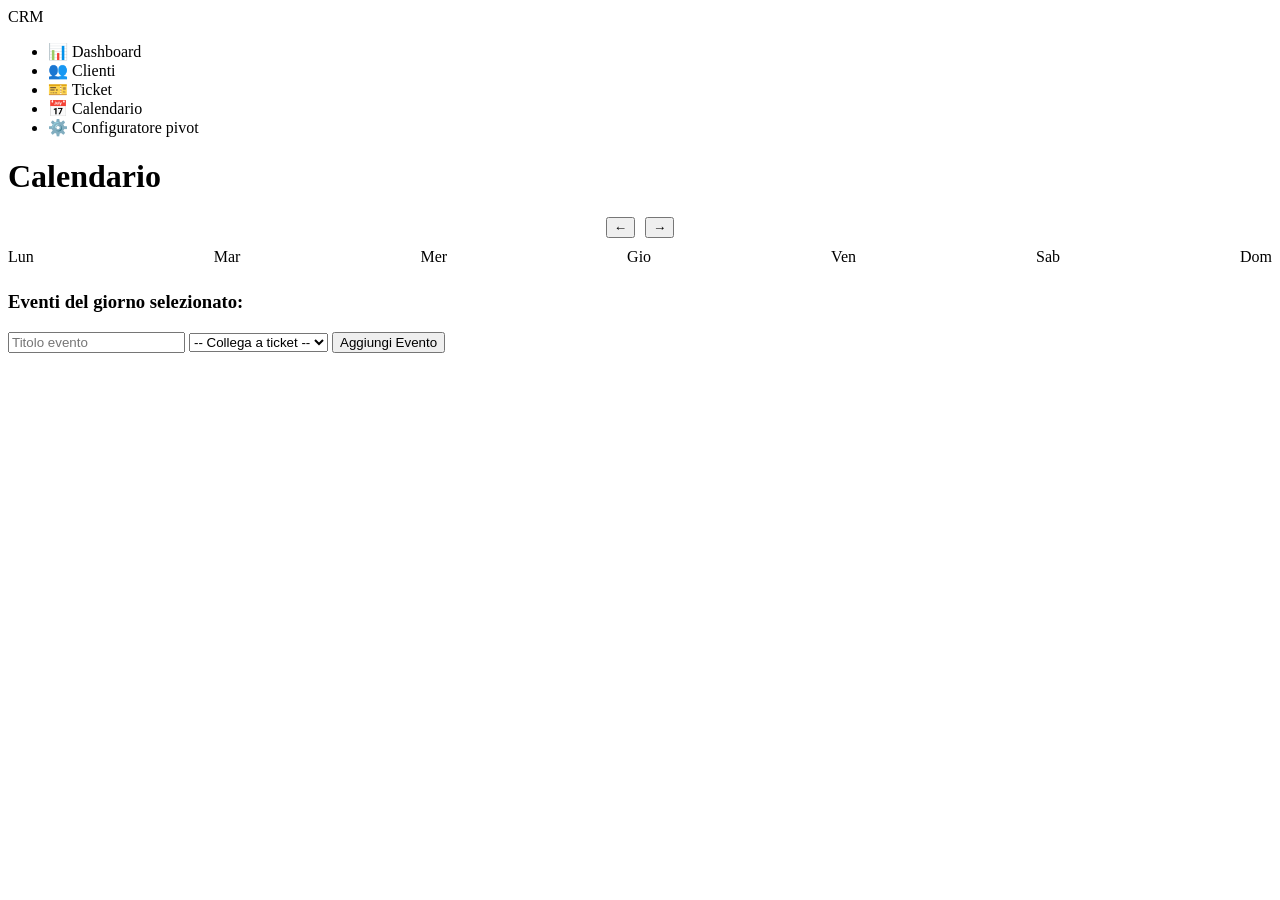
==== calendario.html @ aeb94610 "Add files via upload" ====
<!DOCTYPE html>
<html lang="it">
<head>
<meta charset="UTF-8">
<title>CRM Calendario</title>
<meta name="viewport" content="width=device-width, initial-scale=1.0">
<link rel="stylesheet" href="css/style.css">
</head>
<body>

<div class="dashboard">

  <div class="sidebar">
    <div class="logo">CRM</div>
    <ul>
      <li onclick="location.href='index.html'">📊 Dashboard</li>
      <li onclick="location.href='clienti.html'">👥 Clienti</li>
      <li onclick="location.href='ticket.html'">🎫 Ticket</li>
      <li class="active">📅 Calendario</li>
      <li onclick="location.href='config.html'">⚙️ Configuratore pivot</li>
    </ul>
  </div>

  <!-- Main -->
  <div class="main">
    <div class="sezione active">
      <h1>Calendario</h1>
      <h2 id="meseAnno" style="text-align:center; margin-bottom:5px;"></h2>

      <div style="display:flex; justify-content: center; gap:10px; margin-bottom:10px;">
        <button onclick="cambiaMese(-1)">←</button>
        <button onclick="cambiaMese(1)">→</button>
      </div>

      <div id="giorniSettimana" style="display:flex; justify-content: space-between; margin-top:10px;">
        <div>Lun</div><div>Mar</div><div>Mer</div><div>Gio</div><div>Ven</div><div>Sab</div><div>Dom</div>
      </div>

      <div id="grigliaGiorni" style="display:flex; flex-wrap: wrap; margin-top:5px;"></div>

      <div id="eventiGiorno" style="margin-top:20px;">
        <h3>Eventi del giorno selezionato: <span id="dataSelezionata"></span></h3>
        <ul id="listaEventi"></ul>

        <input type="text" id="titoloEvento" placeholder="Titolo evento">
        <select id="ticketEvento">
          <option value="">-- Collega a ticket --</option>
        </select>
        <button onclick="aggiungiEvento()">Aggiungi Evento</button>
      </div>
    </div>
  </div>

</div>

<script src="js/calendario.js"></script>
</body>
</html>
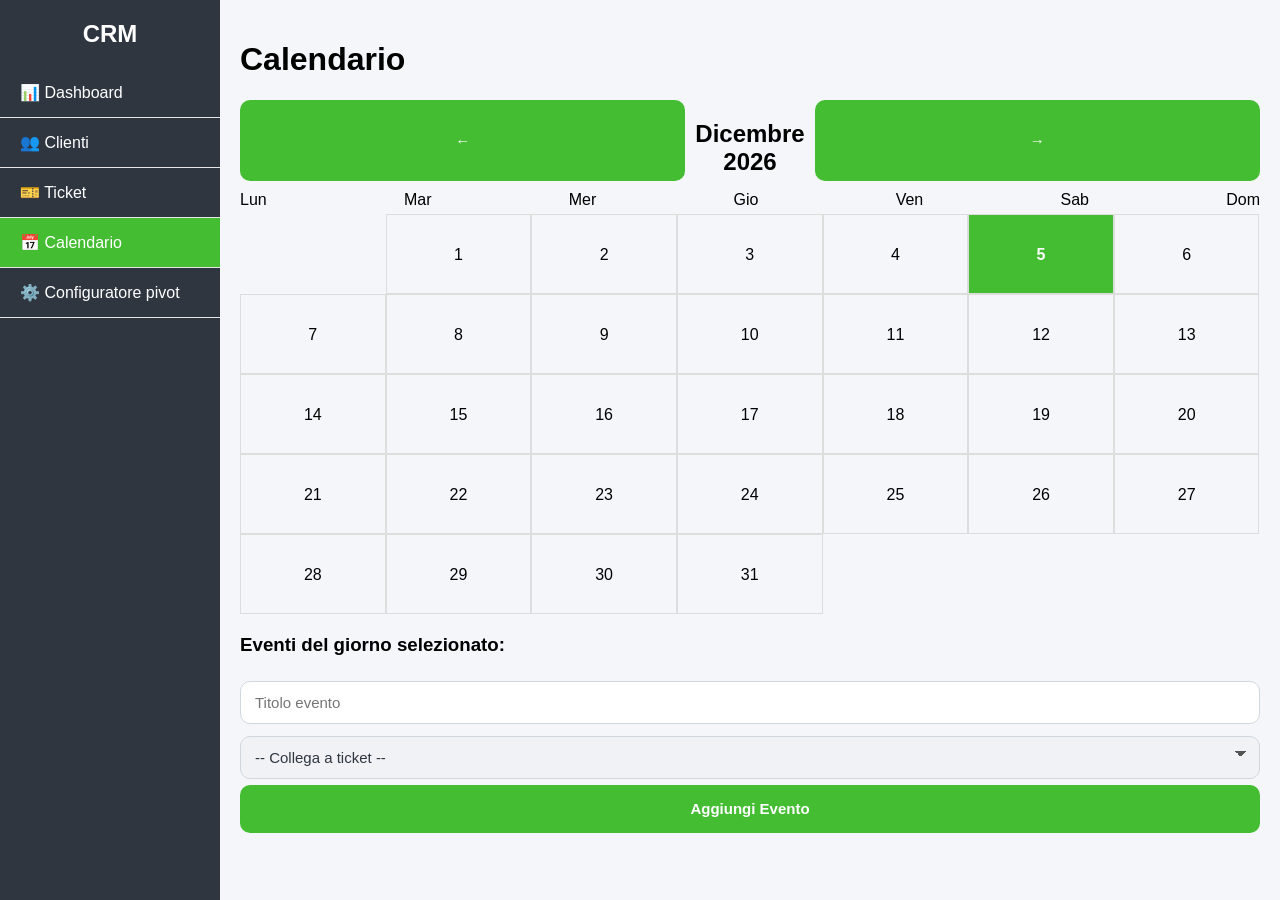
==== commit 701530aa: "Update calendario.html" ====
--- a/calendario.html
+++ b/calendario.html
@@ -25,13 +25,13 @@
   <div class="main">
     <div class="sezione active">
       <h1>Calendario</h1>
-      <h2 id="meseAnno" style="text-align:center; margin-bottom:5px;"></h2>
 
       <div style="display:flex; justify-content: center; gap:10px; margin-bottom:10px;">
         <button onclick="cambiaMese(-1)">←</button>
+        <h2 id="meseAnno" style="text-align:center; margin-bottom:5px;"></h2>
         <button onclick="cambiaMese(1)">→</button>
       </div>
-
+      
       <div id="giorniSettimana" style="display:flex; justify-content: space-between; margin-top:10px;">
         <div>Lun</div><div>Mar</div><div>Mer</div><div>Gio</div><div>Ven</div><div>Sab</div><div>Dom</div>
       </div>
--- a/css/style.css
+++ b/css/style.css
@@ -0,0 +1,470 @@
+/* =======================
+   FONT E BODY
+======================= */
+body {
+  margin: 0;
+  font-family: sans-serif;
+  background: #f5f6fa;
+}
+
+/* =======================
+   LAYOUT DASHBOARD
+======================= */
+.dashboard {
+  display: flex;
+  min-height: 100dvh;
+}
+
+.sidebar {
+  width: 220px;
+  background: #2f3640;
+  color: white;
+  display: flex;
+  flex-direction: column;
+}
+
+.sidebar .logo {
+  text-align: center;
+  font-size: 24px;
+  font-weight: bold;
+  padding: 20px 0;
+}
+
+.sidebar ul {
+  list-style: none;
+  padding: 0;
+  margin: 0;
+  flex: 1;
+}
+
+.sidebar li {
+  padding: 15px 20px;
+  cursor: pointer;
+  display: flex;
+  align-items: center;
+  gap: 10px;
+  transition: 0.2s;
+}
+
+.sidebar li:hover,
+.sidebar li.active {
+  background: #44bd32;
+}
+
+.main {
+  flex: 1;
+  overflow-y: auto;
+  padding: 20px;
+}
+
+/* =======================
+   SEZIONI
+======================= */
+.sezione {
+  display: none;
+}
+
+.sezione.active {
+  display: block;
+}
+
+/* =======================
+   TABELLE
+======================= */
+table {
+  width: 100%;
+  border-collapse: collapse;
+  margin-top: 20px;
+}
+
+th, td {
+  border: 1px solid #ddd;
+  padding: 12px;
+  text-align: left;
+  vertical-align: top;
+}
+
+th {
+  background: #f1f2f6;
+}
+
+/* =======================
+   INPUT E BUTTON
+======================= */
+input, select, textarea {
+  width: 100%;
+  padding: 12px 14px;
+  margin: 6px 0;
+  border-radius: 10px;
+  border: 1px solid #d0d7de;
+  background: #fff;
+  font-size: 15px;
+  box-sizing: border-box;
+  transition: all 0.2s ease;
+  outline: none;
+}
+
+/* focus più visibile */
+input:focus,
+select:focus,
+textarea:focus {
+  border-color: #44bd32;
+  box-shadow: 0 0 0 3px rgba(68, 189, 50, 0.15);
+}
+
+/* SELECT più leggibile */
+select {
+  appearance: none;
+  -webkit-appearance: none;
+  -moz-appearance: none;
+
+  background-color: #f1f2f6; /* grigio soft coerente col tuo th */
+  color: #2f3640;
+
+  background-image: linear-gradient(45deg, transparent 50%, #555 50%),
+                    linear-gradient(135deg, #555 50%, transparent 50%);
+  background-position: calc(100% - 18px) calc(50% - 3px),
+                       calc(100% - 12px) calc(50% - 3px);
+  background-size: 6px 6px, 6px 6px;
+  background-repeat: no-repeat;
+
+  padding: 12px 40px 12px 14px;
+  border-radius: 10px;
+  border: 1px solid #d0d7de;
+
+  font-size: 15px;
+  cursor: pointer;
+
+  transition: all 0.2s ease;
+}
+
+/* hover leggero (effetto “app”) */
+select:hover {
+  background-color: #e9ecf3;
+}
+
+/* focus più pulito */
+select:focus {
+  border-color: #44bd32;
+  box-shadow: 0 0 0 3px rgba(68, 189, 50, 0.15);
+  outline: none;
+}
+
+/* miglioramento mobile */
+@media (max-width: 768px) {
+  input, select, textarea {
+    font-size: 16px; /* evita zoom iOS */
+    padding: 14px;
+  }
+
+@media (max-width: 768px) {
+  button {
+    min-height: 52px;
+    font-size: 16px;
+  }
+}
+
+  select {
+    padding-right: 44px;
+  }
+}
+
+button {
+  width: 100%;
+  min-height: 48px;
+  padding: 12px 18px;
+  border: none;
+  border-radius: 10px;
+
+  background: #44bd32;
+  color: white;
+  font-size: 15px;
+  font-weight: 600;
+
+  cursor: pointer;
+  transition: all 0.2s ease;
+}
+
+button:hover {
+  background: #4cd137;
+}
+
+button:active {
+  transform: scale(0.98);
+}
+
+button:disabled {
+  opacity: 0.6;
+  cursor: not-allowed;
+}
+
+.btn-delete {
+  background: #e84118;
+  padding: 6px 12px;
+  border-radius: 4px;
+  color: white;
+}
+
+.btn-delete:hover {
+  background: #c23616;
+}
+
+/* =======================
+   TICKET PRIORITY
+======================= */
+.ticket-priority {
+  font-weight: bold;
+  padding: 2px 6px;
+  border-radius: 4px;
+  color: white;
+  margin-left: 5px;
+}
+
+.priority-bassa { background: #718093; }
+.priority-media { background: #f39c12; }
+.priority-alta { background: #e84118; }
+
+/* =======================
+   BOTTONI TOGGLE
+======================= */
+.toggle-btn {
+  margin: 10px 0;
+  padding: 6px 12px;
+  background: #0984e3;
+  color: white;
+  border: none;
+  border-radius: 6px;
+  cursor: pointer;
+}
+
+.toggle-btn:hover {
+  background: #74b9ff;
+}
+
+/* =======================
+   RESPONSIVE
+======================= */
+@media(max-width: 900px) {
+  .dashboard {
+    flex-direction: column;
+  }
+
+  .sidebar {
+    width: 100%;
+    flex-direction: row;
+    overflow-x: auto;
+  }
+
+  .sidebar ul {
+    display: flex;
+    flex-direction: row;
+  }
+
+  .sidebar li {
+    flex: 1;
+    justify-content: center;
+  }
+}
+/* =======================
+   TABELLE RESPONSIVE
+======================= */
+
+.table-auto {
+  min-width: 700px;
+  max-width: 100%;
+  border-collapse: collapse;
+  table-layout: fixed; /* CHIAVE per non sforare */
+}
+
+.table-wrapper {
+  width: 100%;
+  overflow-x: auto;
+}
+
+.table-auto th,
+.table-auto td {
+  padding: 8px 10px;
+  border: 1px solid #ddd;
+  vertical-align: top;
+  text-align: left;
+
+  /* TESTO A CAPO */
+  white-space: normal;
+  word-break: break-word;
+  overflow-wrap: break-word;
+}
+
+/* ---------- COLONNE ---------- */
+
+.col-cliente {
+  width: 110px;
+  max-width: 110px;
+  font-weight: 500;
+}
+
+.col-titolo {
+  width: 160px;
+}
+
+.col-descrizione {
+  width: auto;
+}
+
+.col-data {
+  width: 95px;
+  text-align: center;
+}
+
+.col-azione {
+  width: 60px;
+  text-align: center;
+}
+
+/* ---------- MOBILE ---------- */
+@media (max-width: 768px) {
+  .col-cliente { width: 90px; }
+  .col-titolo { width: 120px; }
+  .col-data { width: 80px; }
+  .col-azione { width: 50px; }
+}
+
+/* Modale full screen */
+.modal {
+  display: none; /* nascosto di default */
+  position: fixed;
+  z-index: 1000;
+  left: 0;
+  top: 0;
+  width: 100%;
+  height: 100%;
+  overflow: auto;
+  background-color: rgba(0,0,0,0.5); /* sfondo scuro trasparente */
+}
+
+/* Contenuto centrale */
+.modal-content {
+  background-color: #fff;
+  margin: 10% auto;
+  padding: 20px;
+  border-radius: 8px;
+  width: 90%;
+  max-width: 400px;
+  display: flex;
+  flex-direction: column;
+  gap: 10px;
+}
+
+/* Pulsante chiudi */
+.close {
+  color: #aaa;
+  align-self: flex-end;
+  font-size: 28px;
+  font-weight: bold;
+  cursor: pointer;
+}
+.close:hover {
+  color: black;
+}
+
+.dashboard-header {
+  display: flex;
+  justify-content: space-between;
+  align-items: flex-start;
+  margin-bottom: 20px;
+}
+
+#miniCalendario {
+  width: 180px;
+  padding: 10px;
+  background-color: #f9f9f9;
+  border: 1px solid #ccc;
+  border-radius: 6px;
+  font-family: sans-serif;
+  font-size: 12px;
+}
+
+#miniCalendario .cal-header {
+  text-align: center;
+  font-weight: bold;
+  margin-bottom: 5px;
+}
+
+#miniCalendario .cal-days, #miniCalendario .cal-grid {
+  display: grid;
+  grid-template-columns: repeat(7, 1fr);
+  gap: 2px;
+}
+
+#miniCalendario .cal-cell {
+  text-align: center;
+  padding: 4px 0;
+  border-radius: 3px;
+}
+
+#miniCalendario .cal-cell.today {
+  background-color: #007bff;
+  color: white;
+  font-weight: bold;
+}
+
+#miniCalendario .cal-cell.empty {
+  background: transparent;
+}
+
+#miniCalendario .cal-cell.cal-day {
+  font-weight: bold;
+}
+
+li {
+    display: flex;
+    gap: 10px;
+    padding: 6px 10px;
+    border-bottom: 1px solid #e6e6e6;
+    font-family: Arial;
+}
+
+li:hover {
+    background: #f5f5f5;
+}
+
+.qty {
+    font-weight: bold;
+    color: #black;
+    min-width: 30px;
+}
+
+.name {
+    flex: 1;
+}
+
+.categoria {
+    margin-bottom: 20px;
+    padding: 10px;
+    border: 1px solid #ddd;
+    border-radius: 8px;
+    background: #fafafa;
+}
+
+.categoria strong {
+    display: block;
+    margin-bottom: 8px;
+    font-size: 16px;
+}
+
+.row {
+    display: grid;
+    grid-template-columns: 60px 10px 1fr;
+    padding: 6px;
+    border-bottom: 1px solid #eee;
+}
+
+.code {
+    font-family: monospace;
+    font-weight: bold;
+    color: #444;
+    min-width: 120px;
+}
+
+.name {
+    color: #222;
+}
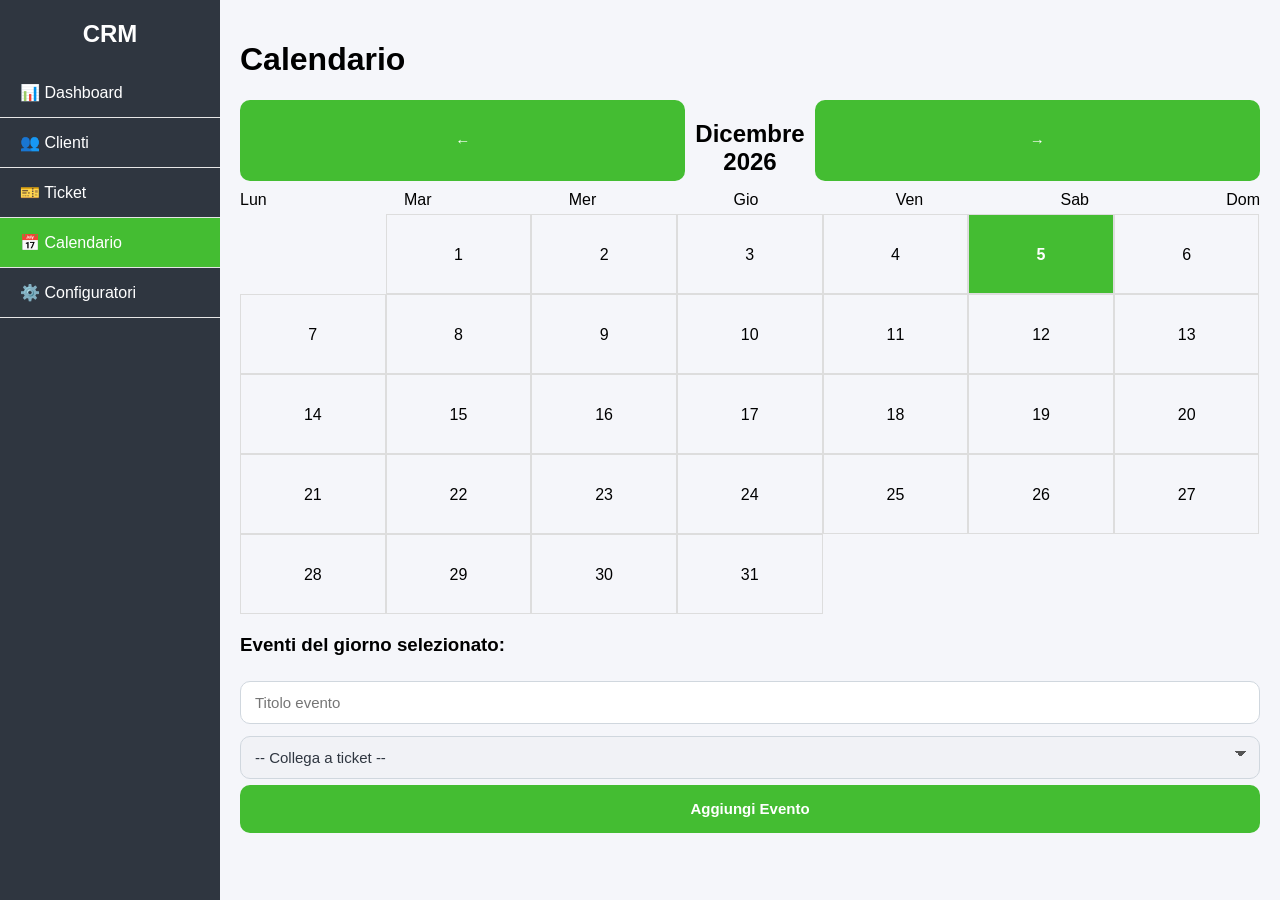
==== commit 87a80050: "Update calendario.html" ====
--- a/calendario.html
+++ b/calendario.html
@@ -17,7 +17,7 @@
       <li onclick="location.href='clienti.html'">👥 Clienti</li>
       <li onclick="location.href='ticket.html'">🎫 Ticket</li>
       <li class="active">📅 Calendario</li>
-      <li onclick="location.href='config.html'">⚙️ Configuratore pivot</li>
+      <li onclick="location.href='configuratore.html'"> ⚙️ Configuratori</li>
     </ul>
   </div>
 
--- a/css/style.css
+++ b/css/style.css
@@ -366,6 +366,22 @@
   color: black;
 }
 
+.riga {
+    display: flex;
+    align-items: center;
+    gap: 8px;
+    margin-bottom: 8px;
+}
+
+.riga select {
+    min-width: 180px;
+}
+
+.riga button {
+    padding: 6px 10px;
+    cursor: pointer;
+}
+
 .dashboard-header {
   display: flex;
   justify-content: space-between;
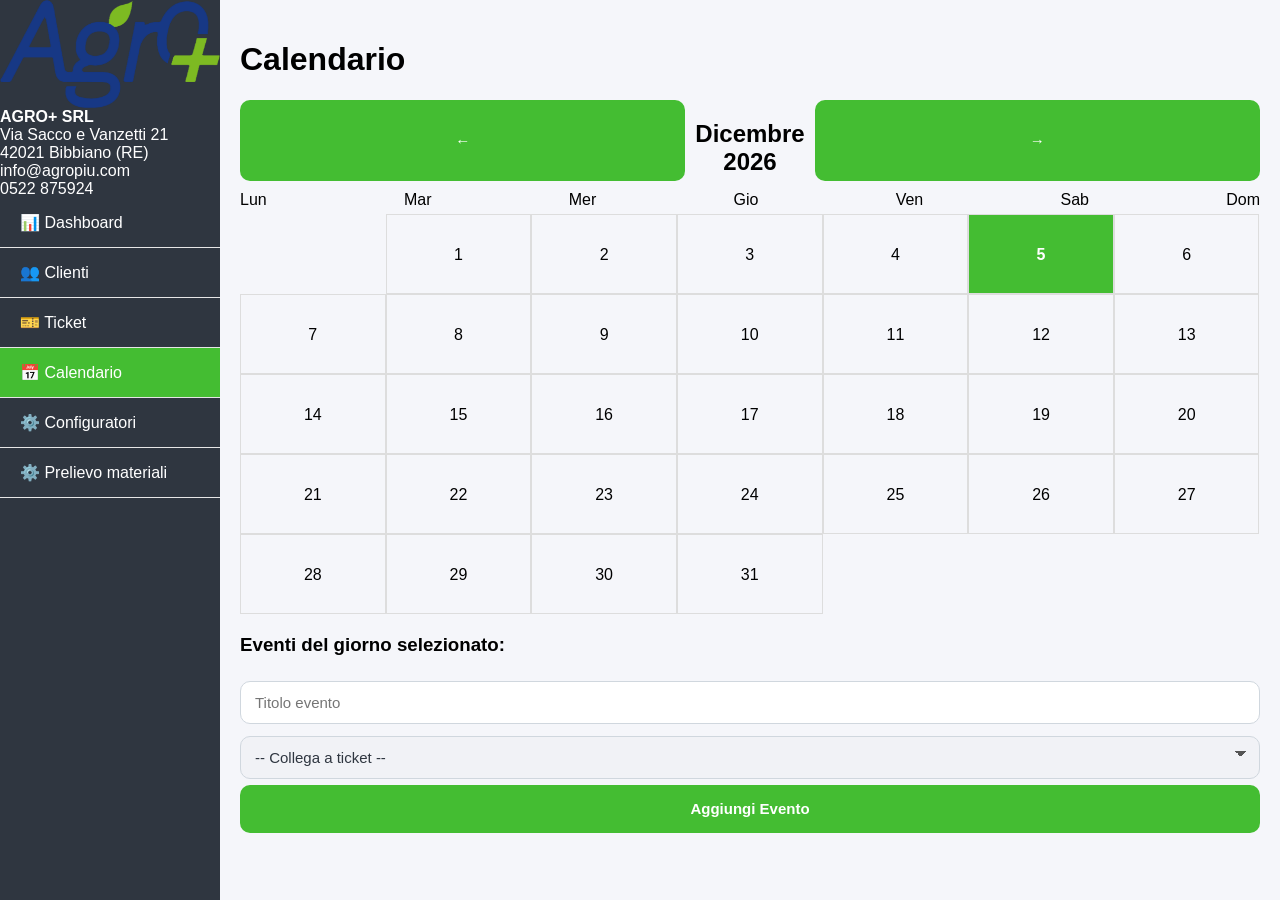
==== commit e5b43aaa: "Update calendario.html" ====
--- a/calendario.html
+++ b/calendario.html
@@ -11,13 +11,21 @@
 <div class="dashboard">
 
   <div class="sidebar">
-    <div class="logo">CRM</div>
+    <img src="logo.png" alt="Logo azienda">
+    <div>
+      <strong>AGRO+ SRL</strong><br>
+      Via Sacco e Vanzetti 21<br>
+      42021 Bibbiano (RE)<br>
+      info@agropiu.com<br>
+      0522 875924
+    </div>
     <ul>
       <li onclick="location.href='index.html'">📊 Dashboard</li>
       <li onclick="location.href='clienti.html'">👥 Clienti</li>
       <li onclick="location.href='ticket.html'">🎫 Ticket</li>
       <li class="active">📅 Calendario</li>
       <li onclick="location.href='configuratore.html'"> ⚙️ Configuratori</li>
+      <li onclick="location.href='prelievo.html'"> ⚙️ Prelievo materiali</li>
     </ul>
   </div>
 
@@ -31,7 +39,7 @@
         <h2 id="meseAnno" style="text-align:center; margin-bottom:5px;"></h2>
         <button onclick="cambiaMese(1)">→</button>
       </div>
-      
+
       <div id="giorniSettimana" style="display:flex; justify-content: space-between; margin-top:10px;">
         <div>Lun</div><div>Mar</div><div>Mer</div><div>Gio</div><div>Ven</div><div>Sab</div><div>Dom</div>
       </div>
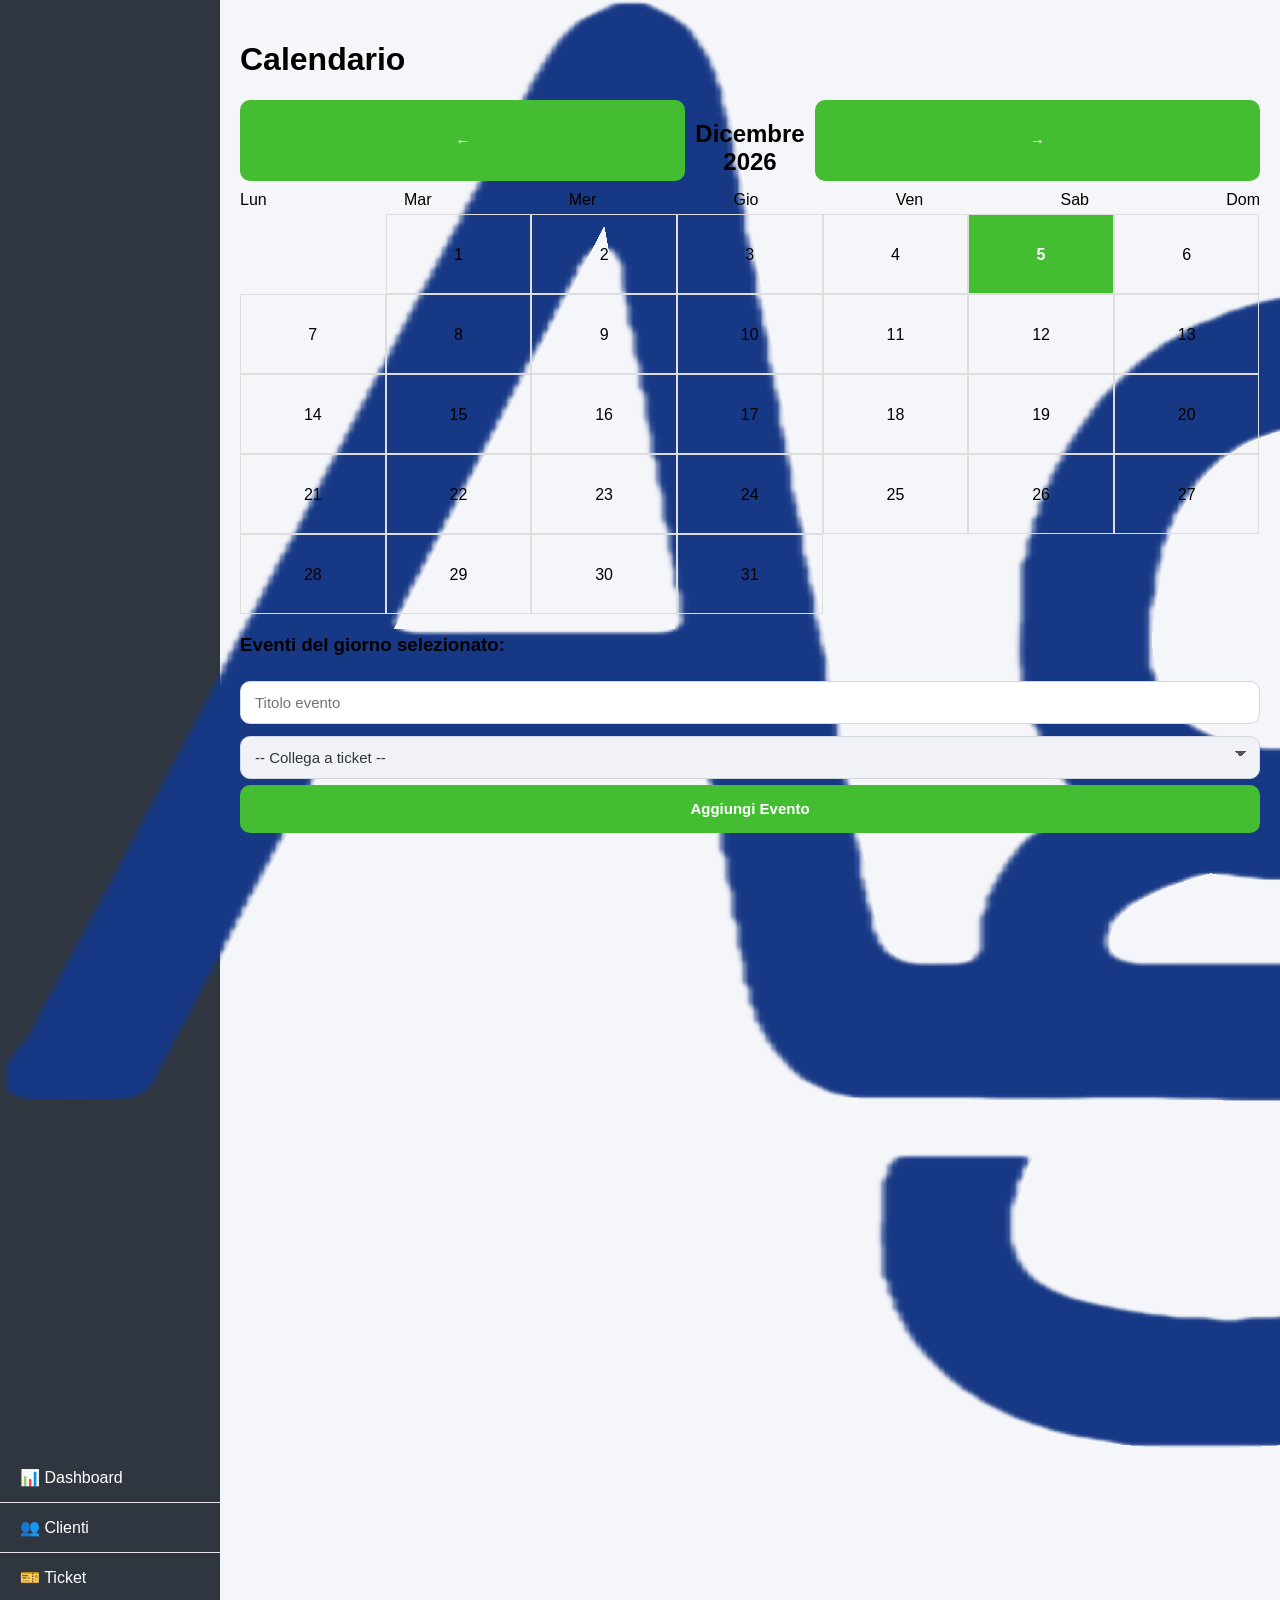
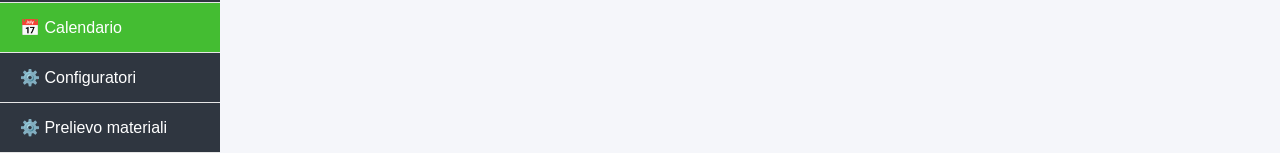
==== commit 547b680b: "Update calendario.html" ====
--- a/calendario.html
+++ b/calendario.html
@@ -11,13 +11,8 @@
 <div class="dashboard">
 
   <div class="sidebar">
-    <img src="logo.png" alt="Logo azienda">
-    <div>
-      <strong>AGRO+ SRL</strong><br>
-      Via Sacco e Vanzetti 21<br>
-      42021 Bibbiano (RE)<br>
-      info@agropiu.com<br>
-      0522 875924
+    <div class="logo-box">
+      <img src="logo.png" alt="Logo azienda">
     </div>
     <ul>
       <li onclick="location.href='index.html'">📊 Dashboard</li>
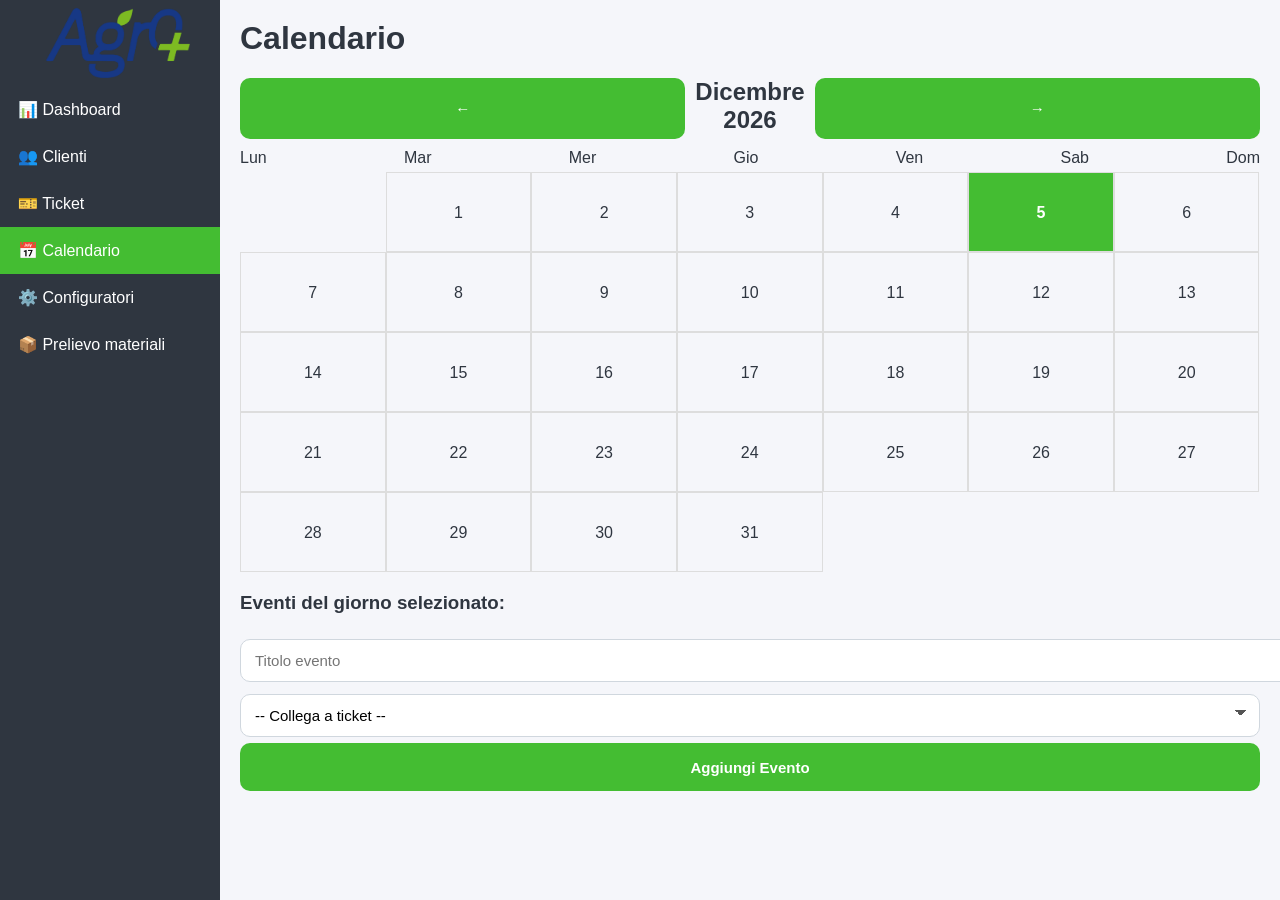
==== commit 016619e0: "Update calendario.html" ====
--- a/calendario.html
+++ b/calendario.html
@@ -20,7 +20,7 @@
       <li onclick="location.href='ticket.html'">🎫 Ticket</li>
       <li class="active">📅 Calendario</li>
       <li onclick="location.href='configuratore.html'"> ⚙️ Configuratori</li>
-      <li onclick="location.href='prelievo.html'"> ⚙️ Prelievo materiali</li>
+      <li onclick="location.href='prelievo.html'">📦 Prelievo materiali</li>
     </ul>
   </div>
 
--- a/css/style.css
+++ b/css/style.css
@@ -1,486 +1,496 @@
-/* =======================
-   FONT E BODY
-======================= */
-body {
-  margin: 0;
-  font-family: sans-serif;
-  background: #f5f6fa;
-}
-
-/* =======================
-   LAYOUT DASHBOARD
-======================= */
-.dashboard {
-  display: flex;
-  min-height: 100dvh;
-}
-
-.sidebar {
-  width: 220px;
-  background: #2f3640;
-  color: white;
-  display: flex;
-  flex-direction: column;
-}
-
-.sidebar .logo {
-  text-align: center;
-  font-size: 24px;
-  font-weight: bold;
-  padding: 20px 0;
-}
-
-.sidebar ul {
-  list-style: none;
-  padding: 0;
-  margin: 0;
-  flex: 1;
-}
-
-.sidebar li {
-  padding: 15px 20px;
-  cursor: pointer;
-  display: flex;
-  align-items: center;
-  gap: 10px;
-  transition: 0.2s;
+```css
+/* =========================
+   RESET BASE
+========================= */
+*,
+*::before,
+*::after{
+  box-sizing:border-box;
+}
+
+html,
+body{
+  margin:0;
+  padding:0;
+}
+
+body{
+  font-family:Arial, Helvetica, sans-serif;
+  background:#f5f6fa;
+  color:#2f3640;
+}
+
+/* =========================
+   LAYOUT
+========================= */
+.dashboard{
+  display:flex;
+  min-height:100dvh;
+}
+
+.sidebar{
+  width:220px;
+  background:#2f3640;
+  color:#fff;
+  display:flex;
+  flex-direction:column;
+  flex-shrink:0;
+}
+
+.main{
+  flex:1;
+  padding:20px;
+  overflow-x:auto;
+  overflow-y:auto;
+}
+
+/* =========================
+   LOGO
+========================= */
+.logo-box{
+  width:220px;
+  height:70px;
+  padding:8px;
+  display:flex;
+  align-items:center;
+  justify-content:center;
+  overflow:hidden;
+  flex-shrink:0;
+}
+
+.logo-box img{
+  display:block;
+  max-width:100%;
+  max-height:100%;
+  width:auto;
+  height:auto;
+  object-fit:contain;
+}
+
+/* =========================
+   MENU
+========================= */
+.sidebar ul{
+  list-style:none;
+  padding:0;
+  margin:0;
+  width:100%;
+}
+
+.sidebar li{
+  padding:14px 18px;
+  cursor:pointer;
+  display:flex;
+  align-items:center;
+  gap:10px;
+  transition:0.2s ease;
+  white-space:nowrap;
 }
 
 .sidebar li:hover,
-.sidebar li.active {
-  background: #44bd32;
-}
-
-.main {
-  flex: 1;
-  overflow-y: auto;
-  padding: 20px;
-}
-
-/* =======================
-   SEZIONI
-======================= */
-.sezione {
-  display: none;
-}
-
-.sezione.active {
-  display: block;
-}
-
-/* =======================
+.sidebar li.active{
+  background:#44bd32;
+}
+
+/* =========================
+   TITOLI / HEADER
+========================= */
+h1,h2,h3{
+  margin-top:0;
+}
+
+.dashboard-header{
+  display:flex;
+  justify-content:space-between;
+  align-items:flex-start;
+  gap:20px;
+  margin-bottom:20px;
+  flex-wrap:wrap;
+}
+
+/* =========================
    TABELLE
-======================= */
-table {
-  width: 100%;
-  border-collapse: collapse;
-  margin-top: 20px;
-}
-
-th, td {
-  border: 1px solid #ddd;
-  padding: 12px;
-  text-align: left;
-  vertical-align: top;
-}
-
-th {
-  background: #f1f2f6;
-}
-
-/* =======================
-   INPUT E BUTTON
-======================= */
-input, select, textarea {
-  width: 100%;
-  padding: 12px 14px;
-  margin: 6px 0;
-  border-radius: 10px;
-  border: 1px solid #d0d7de;
-  background: #fff;
-  font-size: 15px;
-  box-sizing: border-box;
-  transition: all 0.2s ease;
-  outline: none;
-}
-
-/* focus più visibile */
+========================= */
+table{
+  width:100%;
+  border-collapse:collapse;
+}
+
+.table-auto{
+  min-width:700px;
+  table-layout:fixed;
+}
+
+th,
+td{
+  border:1px solid #ddd;
+  padding:10px;
+  text-align:left;
+  vertical-align:top;
+  word-break:break-word;
+  overflow-wrap:break-word;
+}
+
+th{
+  background:#f1f2f6;
+}
+
+/* larghezze colonne */
+.col-cliente{ width:110px; }
+.col-titolo{ width:160px; }
+.col-descrizione{ width:auto; }
+.col-data{ width:95px; text-align:center; }
+.col-azione{ width:60px; text-align:center; }
+
+/* =========================
+   FORM
+========================= */
+input,
+select,
+textarea,
+button{
+  font:inherit;
+}
+
+input,
+select,
+textarea{
+  width:100%;
+  padding:12px 14px;
+  margin:6px 0;
+  border:1px solid #d0d7de;
+  border-radius:10px;
+  background:#fff;
+  font-size:15px;
+  outline:none;
+  transition:0.2s ease;
+}
+
 input:focus,
 select:focus,
-textarea:focus {
-  border-color: #44bd32;
-  box-shadow: 0 0 0 3px rgba(68, 189, 50, 0.15);
-}
-
-/* SELECT più leggibile */
-select {
-  appearance: none;
-  -webkit-appearance: none;
-  -moz-appearance: none;
-
-  background-color: #f1f2f6; /* grigio soft coerente col tuo th */
-  color: #2f3640;
-
-  background-image: linear-gradient(45deg, transparent 50%, #555 50%),
-                    linear-gradient(135deg, #555 50%, transparent 50%);
-  background-position: calc(100% - 18px) calc(50% - 3px),
-                       calc(100% - 12px) calc(50% - 3px);
-  background-size: 6px 6px, 6px 6px;
-  background-repeat: no-repeat;
-
-  padding: 12px 40px 12px 14px;
-  border-radius: 10px;
-  border: 1px solid #d0d7de;
-
-  font-size: 15px;
-  cursor: pointer;
-
-  transition: all 0.2s ease;
-}
-
-/* hover leggero (effetto “app”) */
-select:hover {
-  background-color: #e9ecf3;
-}
-
-/* focus più pulito */
-select:focus {
-  border-color: #44bd32;
-  box-shadow: 0 0 0 3px rgba(68, 189, 50, 0.15);
-  outline: none;
-}
-
-/* miglioramento mobile */
-@media (max-width: 768px) {
-  input, select, textarea {
-    font-size: 16px; /* evita zoom iOS */
-    padding: 14px;
-  }
-
-@media (max-width: 768px) {
-  button {
-    min-height: 52px;
-    font-size: 16px;
-  }
-}
-
-  select {
-    padding-right: 44px;
-  }
-}
-
-button {
-  width: 100%;
-  min-height: 48px;
-  padding: 12px 18px;
-  border: none;
-  border-radius: 10px;
-
-  background: #44bd32;
-  color: white;
-  font-size: 15px;
-  font-weight: 600;
-
-  cursor: pointer;
-  transition: all 0.2s ease;
-}
-
-button:hover {
-  background: #4cd137;
-}
-
-button:active {
-  transform: scale(0.98);
-}
-
-button:disabled {
-  opacity: 0.6;
-  cursor: not-allowed;
-}
-
-.btn-delete {
-  background: #e84118;
-  padding: 6px 12px;
-  border-radius: 4px;
-  color: white;
-}
-
-.btn-delete:hover {
-  background: #c23616;
-}
-
-/* =======================
-   TICKET PRIORITY
-======================= */
-.ticket-priority {
-  font-weight: bold;
-  padding: 2px 6px;
-  border-radius: 4px;
-  color: white;
-  margin-left: 5px;
-}
-
-.priority-bassa { background: #718093; }
-.priority-media { background: #f39c12; }
-.priority-alta { background: #e84118; }
-
-/* =======================
-   BOTTONI TOGGLE
-======================= */
-.toggle-btn {
-  margin: 10px 0;
-  padding: 6px 12px;
-  background: #0984e3;
-  color: white;
-  border: none;
-  border-radius: 6px;
-  cursor: pointer;
-}
-
-.toggle-btn:hover {
-  background: #74b9ff;
-}
-
-/* =======================
-   RESPONSIVE
-======================= */
-@media(max-width: 900px) {
-  .dashboard {
-    flex-direction: column;
-  }
-
-  .sidebar {
-    width: 100%;
-    flex-direction: row;
-    overflow-x: auto;
-  }
-
-  .sidebar ul {
-    display: flex;
-    flex-direction: row;
-  }
-
-  .sidebar li {
-    flex: 1;
-    justify-content: center;
-  }
-}
-/* =======================
-   TABELLE RESPONSIVE
-======================= */
-
-.table-auto {
-  min-width: 700px;
-  max-width: 100%;
-  border-collapse: collapse;
-  table-layout: fixed; /* CHIAVE per non sforare */
-}
-
-.table-wrapper {
-  width: 100%;
-  overflow-x: auto;
-}
-
-.table-auto th,
-.table-auto td {
-  padding: 8px 10px;
-  border: 1px solid #ddd;
-  vertical-align: top;
-  text-align: left;
-
-  /* TESTO A CAPO */
-  white-space: normal;
-  word-break: break-word;
-  overflow-wrap: break-word;
-}
-
-/* ---------- COLONNE ---------- */
-
-.col-cliente {
-  width: 110px;
-  max-width: 110px;
-  font-weight: 500;
-}
-
-.col-titolo {
-  width: 160px;
-}
-
-.col-descrizione {
-  width: auto;
-}
-
-.col-data {
-  width: 95px;
-  text-align: center;
-}
-
-.col-azione {
-  width: 60px;
-  text-align: center;
-}
-
-/* ---------- MOBILE ---------- */
-@media (max-width: 768px) {
-  .col-cliente { width: 90px; }
-  .col-titolo { width: 120px; }
-  .col-data { width: 80px; }
-  .col-azione { width: 50px; }
-}
-
-/* Modale full screen */
-.modal {
-  display: none; /* nascosto di default */
-  position: fixed;
-  z-index: 1000;
-  left: 0;
-  top: 0;
-  width: 100%;
-  height: 100%;
-  overflow: auto;
-  background-color: rgba(0,0,0,0.5); /* sfondo scuro trasparente */
-}
-
-/* Contenuto centrale */
-.modal-content {
-  background-color: #fff;
-  margin: 10% auto;
-  padding: 20px;
-  border-radius: 8px;
-  width: 90%;
-  max-width: 400px;
-  display: flex;
-  flex-direction: column;
-  gap: 10px;
-}
-
-/* Pulsante chiudi */
-.close {
-  color: #aaa;
-  align-self: flex-end;
-  font-size: 28px;
-  font-weight: bold;
-  cursor: pointer;
-}
-.close:hover {
-  color: black;
-}
-
-.riga {
-    display: flex;
-    align-items: center;
-    gap: 8px;
-    margin-bottom: 8px;
-}
-
-.riga select {
-    min-width: 180px;
-}
-
-.riga button {
-    padding: 6px 10px;
-    cursor: pointer;
-}
-
-.dashboard-header {
-  display: flex;
-  justify-content: space-between;
-  align-items: flex-start;
-  margin-bottom: 20px;
-}
-
-#miniCalendario {
-  width: 180px;
-  padding: 10px;
-  background-color: #f9f9f9;
-  border: 1px solid #ccc;
-  border-radius: 6px;
-  font-family: sans-serif;
-  font-size: 12px;
-}
-
-#miniCalendario .cal-header {
-  text-align: center;
-  font-weight: bold;
-  margin-bottom: 5px;
-}
-
-#miniCalendario .cal-days, #miniCalendario .cal-grid {
-  display: grid;
-  grid-template-columns: repeat(7, 1fr);
-  gap: 2px;
-}
-
-#miniCalendario .cal-cell {
-  text-align: center;
-  padding: 4px 0;
-  border-radius: 3px;
-}
-
-#miniCalendario .cal-cell.today {
-  background-color: #007bff;
-  color: white;
-  font-weight: bold;
-}
-
-#miniCalendario .cal-cell.empty {
-  background: transparent;
-}
-
-#miniCalendario .cal-cell.cal-day {
-  font-weight: bold;
-}
-
-li {
-    display: flex;
-    gap: 10px;
-    padding: 6px 10px;
-    border-bottom: 1px solid #e6e6e6;
-    font-family: Arial;
-}
-
-li:hover {
-    background: #f5f5f5;
-}
-
-.qty {
-    font-weight: bold;
-    color: #black;
-    min-width: 30px;
-}
-
-.name {
-    flex: 1;
-}
-
-.categoria {
-    margin-bottom: 20px;
-    padding: 10px;
-    border: 1px solid #ddd;
-    border-radius: 8px;
-    background: #fafafa;
-}
-
-.categoria strong {
-    display: block;
-    margin-bottom: 8px;
-    font-size: 16px;
-}
-
-.row {
-    display: grid;
-    grid-template-columns: 60px 10px 1fr;
-    padding: 6px;
-    border-bottom: 1px solid #eee;
-}
-
-.code {
-    font-family: monospace;
-    font-weight: bold;
-    color: #444;
-    min-width: 120px;
-}
-
-.name {
-    color: #222;
-}
+textarea:focus{
+  border-color:#44bd32;
+  box-shadow:0 0 0 3px rgba(68,189,50,.15);
+}
+
+/* select */
+select{
+  appearance:none;
+  -webkit-appearance:none;
+  -moz-appearance:none;
+
+  background-image:
+    linear-gradient(45deg, transparent 50%, #555 50%),
+    linear-gradient(135deg, #555 50%, transparent 50%);
+  background-position:
+    calc(100% - 18px) calc(50% - 3px),
+    calc(100% - 12px) calc(50% - 3px);
+  background-size:6px 6px;
+  background-repeat:no-repeat;
+
+  padding-right:40px;
+}
+
+/* =========================
+   BUTTON
+========================= */
+button{
+  width:100%;
+  min-height:48px;
+  padding:12px 18px;
+  border:none;
+  border-radius:10px;
+  background:#44bd32;
+  color:#fff;
+  font-size:15px;
+  font-weight:600;
+  cursor:pointer;
+  transition:0.2s ease;
+}
+
+button:hover{
+  background:#4cd137;
+}
+
+button:active{
+  transform:scale(.98);
+}
+
+button:disabled{
+  opacity:.6;
+  cursor:not-allowed;
+}
+
+.btn-delete{
+  background:#e84118;
+  padding:8px 12px;
+}
+
+.btn-delete:hover{
+  background:#c23616;
+}
+
+/* =========================
+   PRIORITY TICKET
+========================= */
+.ticket-priority{
+  font-weight:bold;
+  padding:2px 6px;
+  border-radius:4px;
+  color:#fff;
+}
+
+.priority-bassa{ background:#718093; }
+.priority-media{ background:#f39c12; }
+.priority-alta{ background:#e84118; }
+
+/* =========================
+   TOGGLE BUTTON
+========================= */
+.toggle-btn{
+  margin:10px 0;
+  padding:8px 12px;
+  background:#0984e3;
+}
+
+.toggle-btn:hover{
+  background:#74b9ff;
+}
+
+/* =========================
+   MODALE
+========================= */
+.modal{
+  display:none;
+  position:fixed;
+  inset:0;
+  z-index:1000;
+  background:rgba(0,0,0,.5);
+}
+
+.modal-content{
+  background:#fff;
+  width:90%;
+  max-width:400px;
+  margin:10% auto;
+  padding:20px;
+  border-radius:8px;
+  display:flex;
+  flex-direction:column;
+  gap:10px;
+}
+
+.close{
+  align-self:flex-end;
+  font-size:28px;
+  font-weight:bold;
+  color:#aaa;
+  cursor:pointer;
+}
+
+.close:hover{
+  color:#000;
+}
+
+/* =========================
+   RIGHE CONFIGURATORI
+========================= */
+.riga{
+  display:flex;
+  align-items:center;
+  gap:8px;
+  margin-bottom:8px;
+}
+
+.riga select{
+  min-width:180px;
+}
+
+.riga button{
+  width:auto;
+  min-height:auto;
+  padding:8px 10px;
+}
+
+/* =========================
+   MINI CALENDARIO
+========================= */
+#miniCalendario{
+  width:180px;
+  padding:10px;
+  background:#f9f9f9;
+  border:1px solid #ccc;
+  border-radius:6px;
+  font-size:12px;
+}
+
+#miniCalendario .cal-header{
+  text-align:center;
+  font-weight:bold;
+  margin-bottom:5px;
+}
+
+#miniCalendario .cal-days,
+#miniCalendario .cal-grid{
+  display:grid;
+  grid-template-columns:repeat(7,1fr);
+  gap:2px;
+}
+
+#miniCalendario .cal-cell{
+  text-align:center;
+  padding:4px 0;
+  border-radius:3px;
+}
+
+#miniCalendario .today{
+  background:#007bff;
+  color:#fff;
+  font-weight:bold;
+}
+
+#miniCalendario .empty{
+  background:transparent;
+}
+
+#miniCalendario .cal-day{
+  font-weight:bold;
+}
+
+/* =========================
+   LISTE / MATERIALI
+========================= */
+li.generic-row{
+  display:flex;
+  gap:10px;
+  padding:6px 10px;
+  border-bottom:1px solid #e6e6e6;
+}
+
+.qty{
+  min-width:30px;
+  font-weight:bold;
+}
+
+.name{
+  flex:1;
+}
+
+.categoria{
+  margin-bottom:20px;
+  padding:10px;
+  border:1px solid #ddd;
+  border-radius:8px;
+  background:#fafafa;
+}
+
+.categoria strong{
+  display:block;
+  margin-bottom:8px;
+  font-size:16px;
+}
+
+.row{
+  display:grid;
+  grid-template-columns:60px 10px 1fr;
+  gap:8px;
+  padding:6px;
+  border-bottom:1px solid #eee;
+}
+
+.code{
+  font-family:monospace;
+  font-weight:bold;
+  color:#444;
+}
+
+/* =========================
+   SEZIONI
+========================= */
+.sezione{
+  display:none;
+}
+
+.sezione.active{
+  display:block;
+}
+
+/* =========================
+   RESPONSIVE TABLET
+========================= */
+@media (max-width:900px){
+
+  .dashboard{
+    flex-direction:column;
+  }
+
+  .sidebar{
+    width:100%;
+    flex-direction:row;
+    overflow-x:auto;
+  }
+
+  .logo-box{
+    width:100px;
+    height:52px;
+    flex:0 0 100px;
+  }
+
+  .sidebar ul{
+    display:flex;
+    min-width:max-content;
+  }
+
+  .sidebar li{
+    justify-content:center;
+    padding:12px 14px;
+  }
+}
+
+/* =========================
+   RESPONSIVE MOBILE
+========================= */
+@media (max-width:768px){
+
+  .main{
+    padding:14px;
+  }
+
+  .logo-box{
+    width:90px;
+    height:42px;
+    padding:4px;
+    flex:0 0 90px;
+  }
+
+  .logo-box img{
+    max-width:82px;
+    max-height:34px;
+  }
+
+  input,
+  select,
+  textarea,
+  button{
+    font-size:16px; /* evita zoom iPhone */
+  }
+
+  button{
+    min-height:52px;
+  }
+
+  .dashboard-header{
+    flex-direction:column;
+    align-items:stretch;
+  }
+
+  #miniCalendario{
+    width:100%;
+  }
+
+  .col-cliente{ width:90px; }
+  .col-titolo{ width:120px; }
+  .col-data{ width:80px; }
+  .col-azione{ width:50px; }
+}
+```
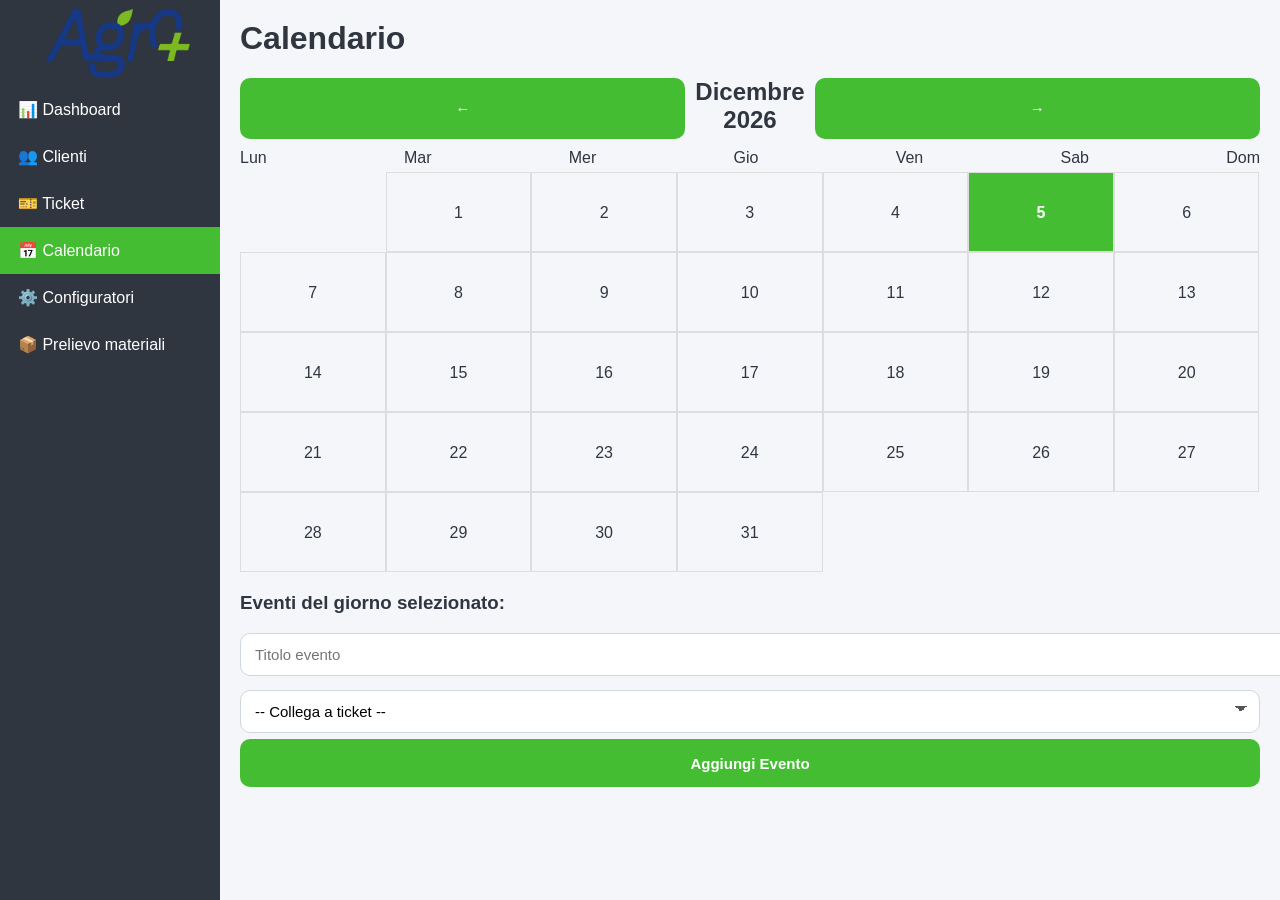
==== commit 143e0a71: "Update calendario.html" ====
--- a/calendario.html
+++ b/calendario.html
@@ -45,7 +45,7 @@
         <h3>Eventi del giorno selezionato: <span id="dataSelezionata"></span></h3>
         <ul id="listaEventi"></ul>
 
-        <input type="text" id="titoloEvento" placeholder="Titolo evento">
+        <input style="display:flex; align-items:center; gap:10px; margin-bottom:8px;" type="text" id="titoloEvento" placeholder="Titolo evento">
         <select id="ticketEvento">
           <option value="">-- Collega a ticket --</option>
         </select>
--- a/css/style.css
+++ b/css/style.css
@@ -472,7 +472,7 @@
   select,
   textarea,
   button{
-    font-size:16px; /* evita zoom iPhone */
+    font-size:16px;
   }
 
   button{
@@ -493,4 +493,3 @@
   .col-data{ width:80px; }
   .col-azione{ width:50px; }
 }
-```
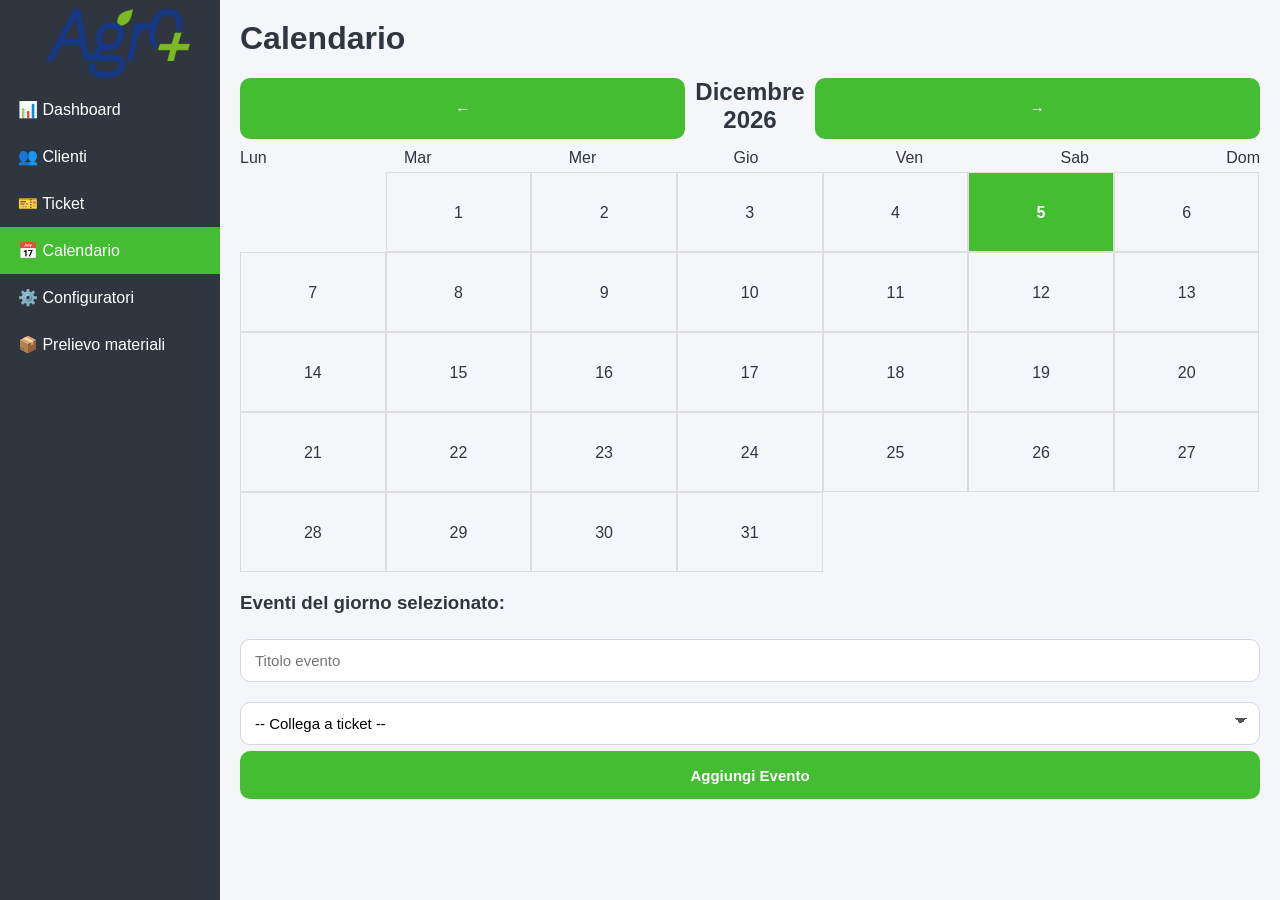
==== commit 065d9b01: "Update calendario.html" ====
--- a/calendario.html
+++ b/calendario.html
@@ -44,8 +44,9 @@
       <div id="eventiGiorno" style="margin-top:20px;">
         <h3>Eventi del giorno selezionato: <span id="dataSelezionata"></span></h3>
         <ul id="listaEventi"></ul>
-
-        <input style="display:flex; align-items:center; gap:10px; margin-bottom:8px;" type="text" id="titoloEvento" placeholder="Titolo evento">
+        <div style="display:flex; align-items:center; gap:10px; margin-bottom:8px;">
+          <input type="text" id="titoloEvento" placeholder="Titolo evento">
+        </div>
         <select id="ticketEvento">
           <option value="">-- Collega a ticket --</option>
         </select>
